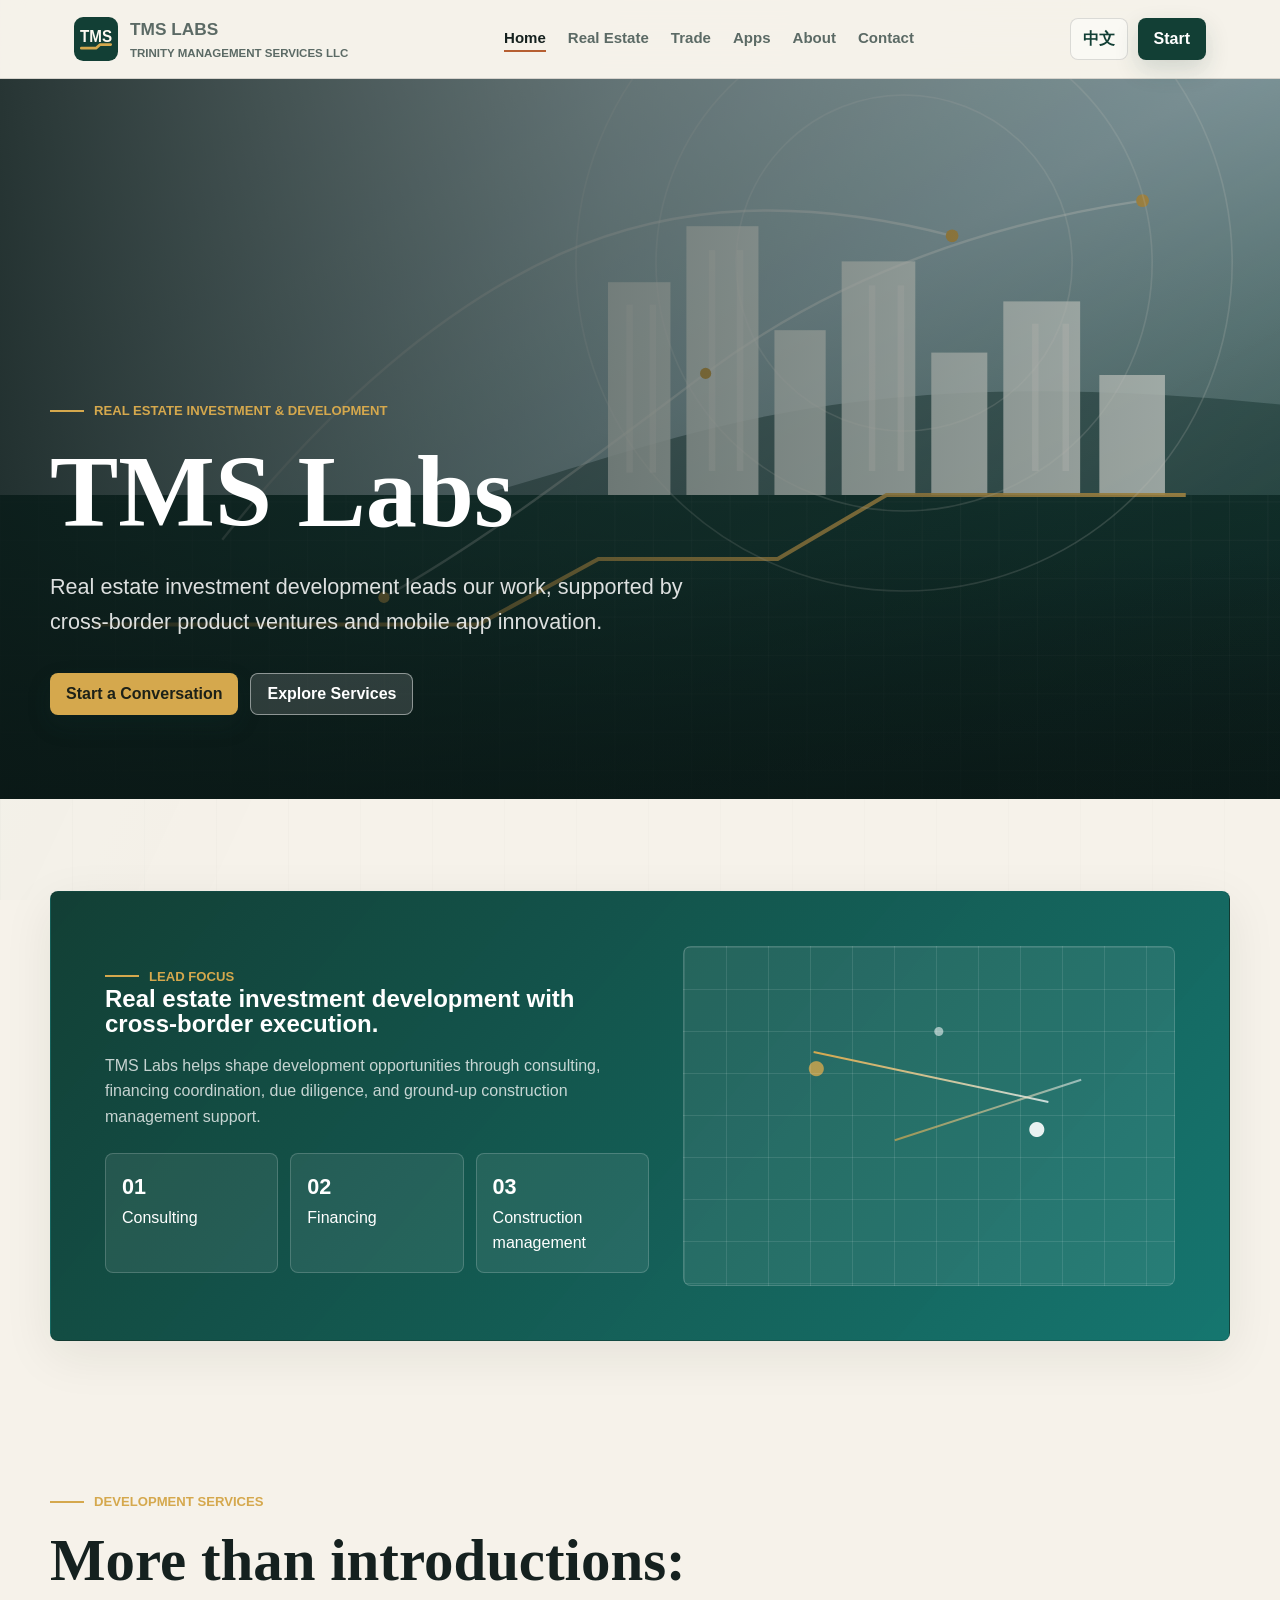
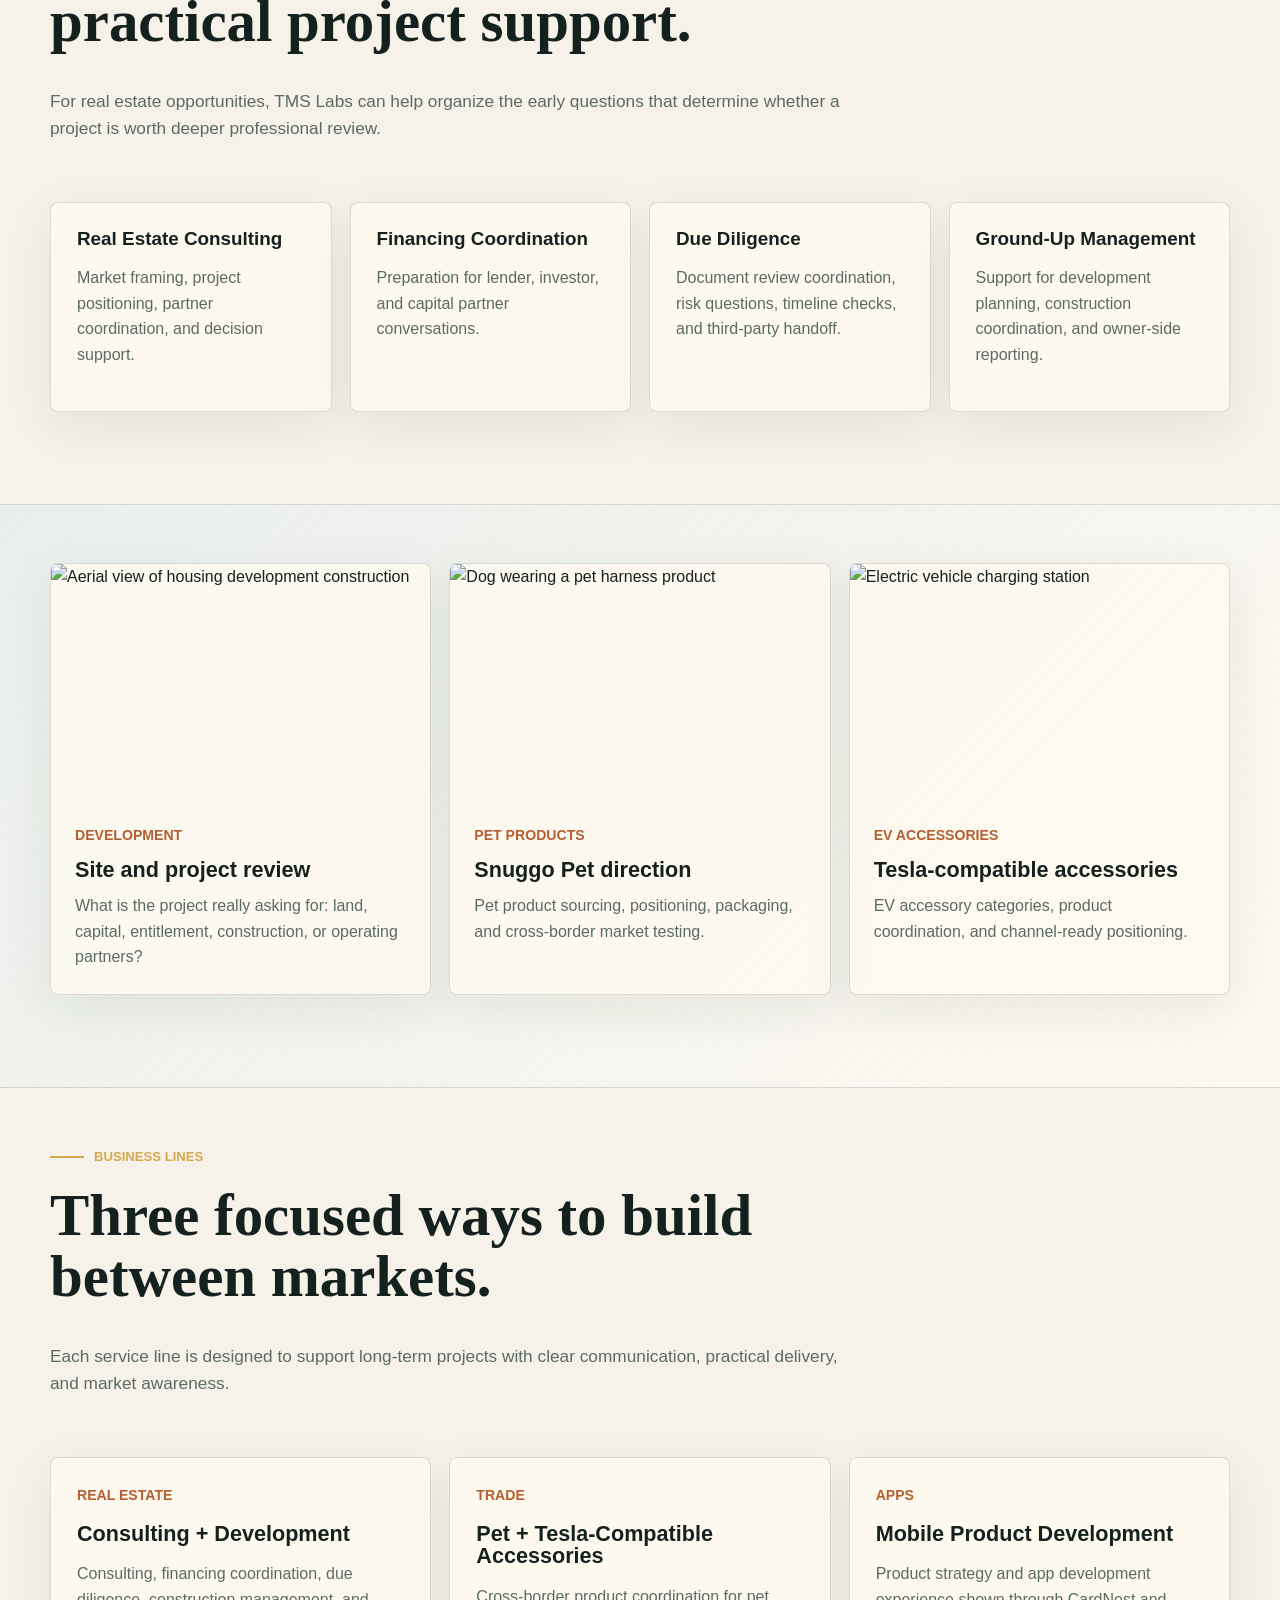
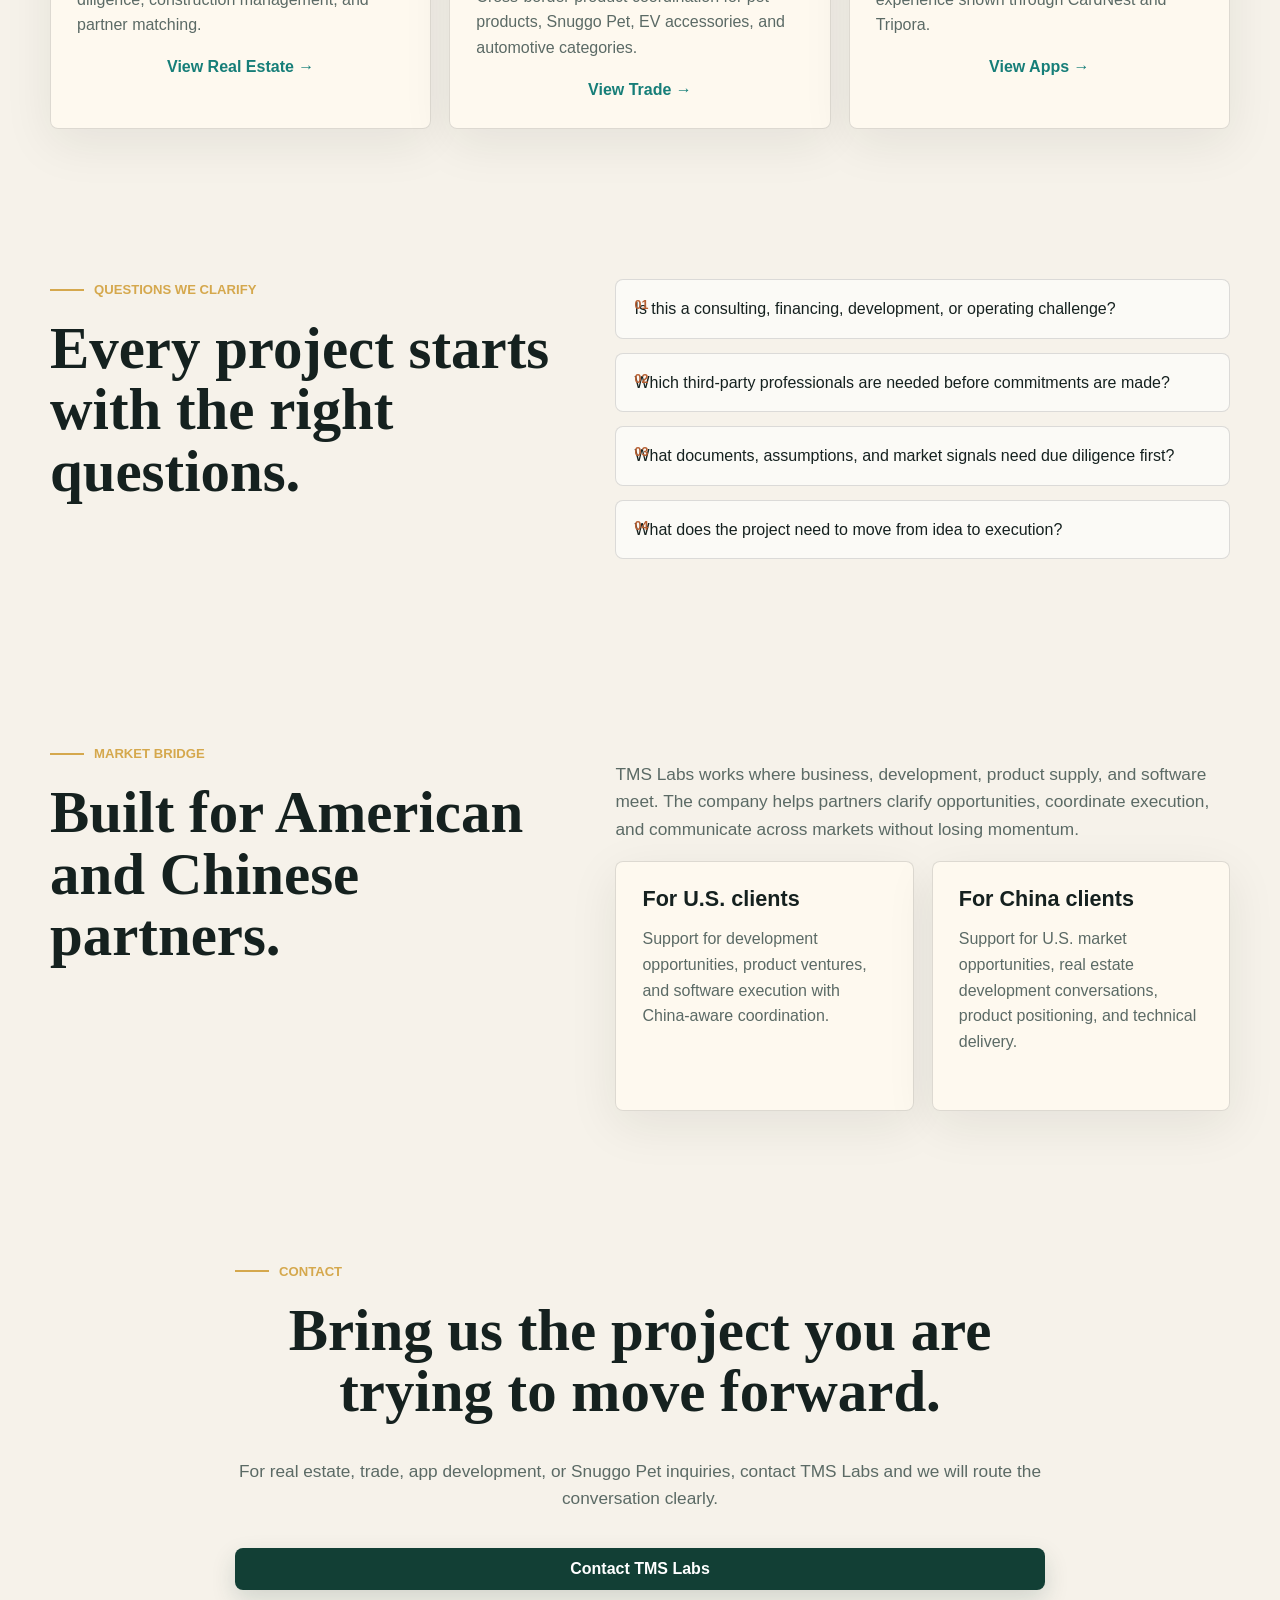
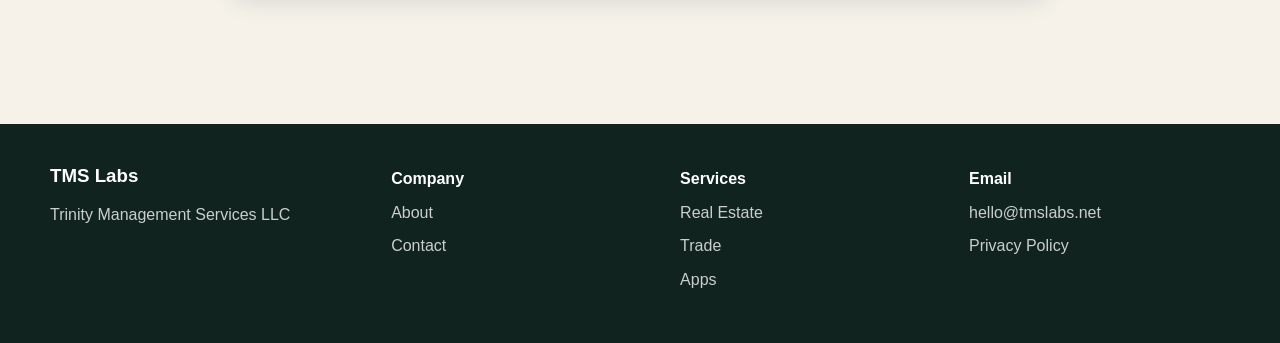
==== tmslabs-website/index.html @ 59797eae "Add TMS Labs English pages" ====
<!doctype html>
<html lang="en">
<head>
  <meta charset="utf-8">
  <meta name="viewport" content="width=device-width, initial-scale=1">
  <meta name="theme-color" content="#123f35">
  <title>TMS Labs | Real Estate Development, Trade, and App Innovation</title>
  <meta name="description" content="TMS Labs connects real estate investment development, cross-border product ventures, and mobile app innovation between the U.S. and China.">
  <link rel="canonical" href="https://tmslabs.net/">
  <link rel="alternate" hreflang="en" href="https://tmslabs.net/">
  <link rel="alternate" hreflang="zh-Hans" href="https://tmslabs.net/zh/">
  <link rel="alternate" hreflang="x-default" href="https://tmslabs.net/">
  <meta property="og:title" content="TMS Labs">
  <meta property="og:description" content="Real estate investment development, cross-border trade, and app innovation.">
  <meta property="og:image" content="/assets/images/tms-labs-hero.svg">
  <link rel="icon" href="/favicon.svg" type="image/svg+xml">
  <link rel="manifest" href="/site.webmanifest">
  <link rel="stylesheet" href="assets/css/styles.css">
  <script src="assets/js/main.js" defer></script>
  <script type="application/ld+json">
    {
      "@context": "https://schema.org",
      "@type": "Organization",
      "name": "TMS Labs",
      "legalName": "Trinity Management Services LLC",
      "url": "https://tmslabs.net/",
      "email": "hello@tmslabs.net",
      "sameAs": ["https://snuggopet.com/"],
      "description": "TMS Labs connects real estate investment development, cross-border product ventures, and mobile app innovation between the U.S. and China.",
      "areaServed": ["United States", "China"],
      "knowsAbout": ["Real estate investment development", "Cross-border trade", "Mobile app development", "Pet products", "Automotive accessories"]
    }
  </script>
</head>
<body>
  <header class="site-header">
    <nav class="nav" aria-label="Main navigation">
      <a class="brand" href="index.html"><img class="brand-mark" src="assets/images/tmslabs-mark.svg" alt="" aria-hidden="true"><span class="brand-text"><span>TMS Labs</span><span>Trinity Management Services LLC</span></span></a>
      <button class="menu-toggle" type="button" data-menu-toggle aria-label="Open menu" aria-expanded="false">☰</button>
      <div class="nav-links" data-nav-links>
        <a class="active" href="index.html">Home</a>
        <a href="real-estate/">Real Estate</a>
        <a href="trade/">Trade</a>
        <a href="apps/">Apps</a>
        <a href="about/">About</a>
        <a href="contact/">Contact</a>
      </div>
      <div class="nav-actions">
        <a class="language-link" href="zh/">中文</a>
        <a class="nav-cta" href="contact/">Start</a>
      </div>
    </nav>
  </header>

  <main>
    <section class="hero">
      <img src="assets/images/tms-labs-hero.svg" alt="Modern urban development and technology interface">
      <div class="hero-content">
        <span class="eyebrow">Real Estate Investment & Development</span>
        <h1>TMS Labs</h1>
        <p>Real estate investment development leads our work, supported by cross-border product ventures and mobile app innovation.</p>
        <div class="hero-actions">
          <a class="button" href="contact/">Start a Conversation</a>
          <a class="button-secondary" href="#business-lines">Explore Services</a>
        </div>
      </div>
    </section>

    <section class="section">
      <div class="container feature-panel">
        <div>
          <span class="eyebrow">Lead focus</span>
          <h2>Real estate investment development with cross-border execution.</h2>
          <p>TMS Labs helps shape development opportunities through consulting, financing coordination, due diligence, and ground-up construction management support.</p>
          <div class="metric-row">
            <div class="metric"><strong>01</strong>Consulting</div>
            <div class="metric"><strong>02</strong>Financing</div>
            <div class="metric"><strong>03</strong>Construction management</div>
          </div>
        </div>
        <div class="visual-map" aria-hidden="true"></div>
      </div>
    </section>

    <section class="section compact">
      <div class="container">
        <div class="section-header">
          <span class="eyebrow">Development services</span>
          <h2>More than introductions: practical project support.</h2>
          <p>For real estate opportunities, TMS Labs can help organize the early questions that determine whether a project is worth deeper professional review.</p>
        </div>
        <div class="grid four">
          <article class="card service-tile"><h3>Real Estate Consulting</h3><p>Market framing, project positioning, partner coordination, and decision support.</p></article>
          <article class="card service-tile"><h3>Financing Coordination</h3><p>Preparation for lender, investor, and capital partner conversations.</p></article>
          <article class="card service-tile"><h3>Due Diligence</h3><p>Document review coordination, risk questions, timeline checks, and third-party handoff.</p></article>
          <article class="card service-tile"><h3>Ground-Up Management</h3><p>Support for development planning, construction coordination, and owner-side reporting.</p></article>
        </div>
      </div>
    </section>

    <section class="section compact insight-band">
      <div class="container grid three">
        <article class="card media-card">
          <img src="https://images.unsplash.com/photo-1773215023063-e662ea91a69c?auto=format&fit=crop&w=900&q=80" alt="Aerial view of housing development construction">
          <div class="card-body"><span class="index-number">DEVELOPMENT</span><h3>Site and project review</h3><p>What is the project really asking for: land, capital, entitlement, construction, or operating partners?</p></div>
        </article>
        <article class="card media-card">
          <img src="https://images.unsplash.com/photo-1693329983374-e7f488528631?auto=format&fit=crop&w=900&q=80" alt="Dog wearing a pet harness product">
          <div class="card-body"><span class="index-number">PET PRODUCTS</span><h3>Snuggo Pet direction</h3><p>Pet product sourcing, positioning, packaging, and cross-border market testing.</p></div>
        </article>
        <article class="card media-card">
          <img src="https://images.unsplash.com/photo-1704475336842-0ab3798abf0e?auto=format&fit=crop&w=900&q=80" alt="Electric vehicle charging station">
          <div class="card-body"><span class="index-number">EV ACCESSORIES</span><h3>Tesla-compatible accessories</h3><p>EV accessory categories, product coordination, and channel-ready positioning.</p></div>
        </article>
      </div>
    </section>

    <section class="section compact" id="business-lines">
      <div class="container">
        <div class="section-header">
          <span class="eyebrow">Business lines</span>
          <h2>Three focused ways to build between markets.</h2>
          <p>Each service line is designed to support long-term projects with clear communication, practical delivery, and market awareness.</p>
        </div>
        <div class="grid three">
          <article class="card">
            <span class="index-number">REAL ESTATE</span>
            <h3>Consulting + Development</h3>
            <p>Consulting, financing coordination, due diligence, construction management, and partner matching.</p>
            <a class="button-ghost" href="real-estate/">View Real Estate →</a>
          </article>
          <article class="card">
            <span class="index-number">TRADE</span>
            <h3>Pet + Tesla-Compatible Accessories</h3>
            <p>Cross-border product coordination for pet products, Snuggo Pet, EV accessories, and automotive categories.</p>
            <a class="button-ghost" href="trade/">View Trade →</a>
          </article>
          <article class="card">
            <span class="index-number">APPS</span>
            <h3>Mobile Product Development</h3>
            <p>Product strategy and app development experience shown through CardNest and Tripora.</p>
            <a class="button-ghost" href="apps/">View Apps →</a>
          </article>
        </div>
      </div>
    </section>

    <section class="section compact">
      <div class="container split">
        <div class="section-header">
          <span class="eyebrow">Questions we clarify</span>
          <h2>Every project starts with the right questions.</h2>
        </div>
        <ul class="list question-list">
          <li>Is this a consulting, financing, development, or operating challenge?</li>
          <li>Which third-party professionals are needed before commitments are made?</li>
          <li>What documents, assumptions, and market signals need due diligence first?</li>
          <li>What does the project need to move from idea to execution?</li>
        </ul>
      </div>
    </section>

    <section class="section">
      <div class="container split">
        <div class="section-header">
          <span class="eyebrow">Market bridge</span>
          <h2>Built for American and Chinese partners.</h2>
        </div>
        <div>
          <p class="lead">TMS Labs works where business, development, product supply, and software meet. The company helps partners clarify opportunities, coordinate execution, and communicate across markets without losing momentum.</p>
          <div class="grid two">
            <div class="card">
              <h3>For U.S. clients</h3>
              <p>Support for development opportunities, product ventures, and software execution with China-aware coordination.</p>
            </div>
            <div class="card">
              <h3>For China clients</h3>
              <p>Support for U.S. market opportunities, real estate development conversations, product positioning, and technical delivery.</p>
            </div>
          </div>
        </div>
      </div>
    </section>

    <section class="section compact">
      <div class="container">
        <div class="section-header center">
          <span class="eyebrow">Contact</span>
          <h2>Bring us the project you are trying to move forward.</h2>
          <p>For real estate, trade, app development, or Snuggo Pet inquiries, contact TMS Labs and we will route the conversation clearly.</p>
          <a class="button" href="contact/">Contact TMS Labs</a>
        </div>
      </div>
    </section>
  </main>

  <footer class="site-footer">
    <div class="footer-grid">
      <div><h3>TMS Labs</h3><p>Trinity Management Services LLC</p></div>
      <div><strong>Company</strong><a href="about/">About</a><a href="contact/">Contact</a></div>
      <div><strong>Services</strong><a href="real-estate/">Real Estate</a><a href="trade/">Trade</a><a href="apps/">Apps</a></div>
      <div><strong>Email</strong><a href="mailto:hello@tmslabs.net">hello@tmslabs.net</a><a href="privacy/">Privacy Policy</a></div>
    </div>
  </footer>
</body>
</html>
---- tmslabs-website/assets/css/styles.css ----
:root {
  --ink: #15211f;
  --muted: #5b6a65;
  --paper: #f6f2ea;
  --panel: #fffaf1;
  --line: rgba(21, 33, 31, 0.14);
  --forest: #123f35;
  --teal: #167e78;
  --copper: #b65f32;
  --gold: #d5a84d;
  --sky: #dcebef;
  --white: #ffffff;
  --shadow: 0 24px 70px rgba(21, 33, 31, 0.14);
  --radius: 8px;
  --max: 1180px;
}

* {
  box-sizing: border-box;
}

html {
  scroll-behavior: smooth;
}

body {
  margin: 0;
  background: var(--paper);
  color: var(--ink);
  font-family: "Avenir Next", "Gill Sans", "Noto Sans SC", "Microsoft YaHei", sans-serif;
  line-height: 1.6;
}

body::before {
  content: "";
  position: fixed;
  inset: 0;
  pointer-events: none;
  opacity: 0.42;
  background:
    linear-gradient(115deg, rgba(22, 126, 120, 0.08), transparent 42%),
    radial-gradient(circle at 82% 12%, rgba(213, 168, 77, 0.15), transparent 25%),
    repeating-linear-gradient(90deg, rgba(21, 33, 31, 0.035) 0 1px, transparent 1px 72px);
  z-index: -2;
}

a {
  color: inherit;
  text-decoration: none;
}

img {
  display: block;
  max-width: 100%;
}

.site-header {
  position: sticky;
  top: 0;
  z-index: 20;
  border-bottom: 1px solid var(--line);
  background: rgba(246, 242, 234, 0.9);
  backdrop-filter: blur(18px);
}

.nav {
  max-width: var(--max);
  margin: 0 auto;
  padding: 16px 24px;
  display: flex;
  align-items: center;
  justify-content: space-between;
  gap: 24px;
}

.brand {
  display: inline-flex;
  align-items: center;
  gap: 12px;
  font-weight: 800;
  letter-spacing: 0;
}

.brand-mark {
  width: 44px;
  height: 44px;
  flex: 0 0 auto;
}

.brand-text {
  display: grid;
  gap: 0;
}

.brand span:first-child {
  font-size: 1.08rem;
}

.brand span:last-child {
  color: var(--muted);
  font-size: 0.72rem;
  font-weight: 600;
  text-transform: uppercase;
}

.nav-links {
  display: flex;
  align-items: center;
  gap: 22px;
  color: var(--muted);
  font-size: 0.94rem;
  font-weight: 650;
}

.nav-links a {
  border-bottom: 2px solid transparent;
}

.nav-links a:hover,
.nav-links a.active {
  color: var(--ink);
  border-color: var(--copper);
}

.nav-actions {
  display: flex;
  align-items: center;
  gap: 10px;
}

.language-link,
.nav-cta,
.button,
.button-secondary,
.button-ghost {
  min-height: 42px;
  display: inline-flex;
  align-items: center;
  justify-content: center;
  gap: 8px;
  border-radius: var(--radius);
  font-weight: 750;
}

.language-link {
  padding: 0 12px;
  border: 1px solid var(--line);
  color: var(--forest);
  background: rgba(255, 255, 255, 0.5);
}

.nav-cta,
.button {
  padding: 0 16px;
  color: var(--white);
  background: var(--forest);
  box-shadow: 0 10px 24px rgba(18, 63, 53, 0.16);
}

.button-secondary {
  padding: 0 16px;
  color: var(--forest);
  border: 1px solid rgba(18, 63, 53, 0.24);
  background: rgba(255, 255, 255, 0.66);
}

.button-ghost {
  padding: 0;
  min-height: auto;
  color: var(--teal);
}

.menu-toggle {
  display: none;
  width: 42px;
  height: 42px;
  border: 1px solid var(--line);
  border-radius: var(--radius);
  background: var(--panel);
  color: var(--ink);
  font-size: 1.4rem;
}

.hero {
  position: relative;
  min-height: 720px;
  display: grid;
  align-items: end;
  overflow: hidden;
  color: var(--white);
  background: var(--forest);
}

.hero img {
  position: absolute;
  inset: 0;
  width: 100%;
  height: 100%;
  object-fit: cover;
  filter: saturate(0.94) contrast(1.02);
}

.hero::after {
  content: "";
  position: absolute;
  inset: 0;
  background:
    linear-gradient(90deg, rgba(10, 24, 22, 0.84), rgba(10, 24, 22, 0.43) 48%, rgba(10, 24, 22, 0.1)),
    linear-gradient(0deg, rgba(10, 24, 22, 0.78), transparent 34%);
}

.hero-content {
  position: relative;
  z-index: 1;
  width: min(var(--max), calc(100% - 48px));
  margin: 0 auto;
  padding: 112px 0 84px;
}

.eyebrow {
  display: inline-flex;
  align-items: center;
  gap: 10px;
  color: var(--gold);
  font-size: 0.82rem;
  font-weight: 800;
  text-transform: uppercase;
}

.eyebrow::before {
  content: "";
  width: 34px;
  height: 2px;
  background: currentColor;
}

h1,
h2,
h3 {
  margin: 0;
  line-height: 1.04;
  letter-spacing: 0;
}

h1 {
  max-width: 850px;
  margin-top: 18px;
  font-family: Georgia, "Times New Roman", "Noto Serif SC", serif;
  font-size: clamp(3.3rem, 8vw, 7.5rem);
  font-weight: 650;
}

.hero p {
  max-width: 680px;
  margin: 24px 0 0;
  color: rgba(255, 255, 255, 0.86);
  font-size: clamp(1.05rem, 1.9vw, 1.35rem);
}

.hero-actions {
  margin-top: 34px;
  display: flex;
  flex-wrap: wrap;
  gap: 12px;
}

.hero-actions .button {
  background: var(--gold);
  color: #1d2118;
}

.hero-actions .button-secondary {
  color: var(--white);
  border-color: rgba(255, 255, 255, 0.46);
  background: rgba(255, 255, 255, 0.14);
}

.section {
  padding: 92px 24px;
}

.section.compact {
  padding-top: 58px;
}

.container {
  max-width: var(--max);
  margin: 0 auto;
}

.section-header {
  display: grid;
  gap: 18px;
  max-width: 810px;
  margin-bottom: 42px;
}

.section-header.center {
  margin-left: auto;
  margin-right: auto;
  text-align: center;
}

.section-header h2,
.page-title h1 {
  font-family: Georgia, "Times New Roman", "Noto Serif SC", serif;
  font-size: clamp(2.1rem, 4.6vw, 4.8rem);
  font-weight: 620;
}

.section-header p,
.page-title p,
.lead {
  color: var(--muted);
  font-size: 1.08rem;
}

.grid {
  display: grid;
  gap: 18px;
}

.grid.three {
  grid-template-columns: repeat(3, minmax(0, 1fr));
}

.grid.two {
  grid-template-columns: repeat(2, minmax(0, 1fr));
}

.grid.four {
  grid-template-columns: repeat(4, minmax(0, 1fr));
}

.card,
.feature-panel,
.form-card {
  border: 1px solid var(--line);
  border-radius: var(--radius);
  background: rgba(255, 250, 241, 0.82);
  box-shadow: 0 14px 50px rgba(21, 33, 31, 0.08);
}

.card {
  padding: 26px;
  min-height: 250px;
  display: grid;
  align-content: start;
  gap: 16px;
}

.card h3 {
  font-size: 1.35rem;
}

.card p {
  margin: 0;
  color: var(--muted);
}

.media-card {
  overflow: hidden;
  padding: 0;
}

.media-card img {
  width: 100%;
  height: 220px;
  object-fit: cover;
}

.media-card .card-body {
  padding: 24px;
  display: grid;
  gap: 12px;
}

.service-tile {
  min-height: 210px;
}

.service-tile h3 {
  font-size: 1.18rem;
}

.insight-band {
  border-top: 1px solid var(--line);
  border-bottom: 1px solid var(--line);
  background:
    linear-gradient(135deg, rgba(220, 235, 239, 0.48), rgba(255, 250, 241, 0.82)),
    var(--paper);
}

.question-list {
  counter-reset: question;
}

.question-list li {
  position: relative;
  padding-left: 54px;
}

.question-list li::before {
  counter-increment: question;
  content: counter(question, decimal-leading-zero);
  position: absolute;
  left: 18px;
  top: 16px;
  color: var(--copper);
  font-weight: 850;
  font-size: 0.78rem;
}

.index-number {
  color: var(--copper);
  font-weight: 850;
  font-size: 0.88rem;
}

.feature-panel {
  padding: clamp(26px, 5vw, 54px);
  display: grid;
  grid-template-columns: 1.05fr 0.95fr;
  gap: 34px;
  align-items: center;
  background:
    linear-gradient(130deg, rgba(18, 63, 53, 0.96), rgba(22, 126, 120, 0.88)),
    var(--forest);
  color: var(--white);
  overflow: hidden;
}

.feature-panel p {
  color: rgba(255, 255, 255, 0.76);
}

.metric-row {
  display: grid;
  grid-template-columns: repeat(3, 1fr);
  gap: 12px;
  margin-top: 24px;
}

.metric {
  padding: 16px;
  border: 1px solid rgba(255, 255, 255, 0.18);
  border-radius: var(--radius);
  background: rgba(255, 255, 255, 0.08);
}

.metric strong {
  display: block;
  font-size: 1.35rem;
}

.visual-map {
  min-height: 340px;
  border: 1px solid rgba(255, 255, 255, 0.16);
  border-radius: var(--radius);
  background:
    linear-gradient(90deg, rgba(255, 255, 255, 0.1) 1px, transparent 1px),
    linear-gradient(rgba(255, 255, 255, 0.1) 1px, transparent 1px),
    radial-gradient(circle at 27% 36%, rgba(213, 168, 77, 0.8) 0 7px, transparent 8px),
    radial-gradient(circle at 72% 54%, rgba(255, 255, 255, 0.9) 0 7px, transparent 8px),
    radial-gradient(circle at 52% 25%, rgba(255, 255, 255, 0.55) 0 4px, transparent 5px),
    rgba(255, 255, 255, 0.08);
  background-size: 42px 42px, 42px 42px, auto, auto, auto, auto;
  position: relative;
}

.visual-map::before,
.visual-map::after {
  content: "";
  position: absolute;
  left: 26%;
  right: 25%;
  top: 38%;
  height: 2px;
  background: linear-gradient(90deg, var(--gold), rgba(255, 255, 255, 0.75));
  transform: rotate(12deg);
}

.visual-map::after {
  left: 42%;
  right: 18%;
  top: 48%;
  transform: rotate(-18deg);
  opacity: 0.7;
}

.page-hero {
  padding: 86px 24px 54px;
  border-bottom: 1px solid var(--line);
  background:
    linear-gradient(135deg, rgba(220, 235, 239, 0.72), rgba(255, 250, 241, 0.8)),
    var(--paper);
}

.page-title {
  max-width: var(--max);
  margin: 0 auto;
  display: grid;
  gap: 18px;
}

.page-title p {
  max-width: 760px;
}

.split {
  display: grid;
  grid-template-columns: 0.92fr 1.08fr;
  gap: 42px;
  align-items: start;
}

.aside-note {
  padding: 24px;
  border-left: 4px solid var(--copper);
  background: rgba(255, 255, 255, 0.62);
}

.list {
  display: grid;
  gap: 14px;
  padding: 0;
  margin: 0;
  list-style: none;
}

.list li {
  padding: 16px 18px;
  border: 1px solid var(--line);
  border-radius: var(--radius);
  background: rgba(255, 255, 255, 0.58);
}

.app-card {
  min-height: 360px;
  overflow: hidden;
  padding: 0;
}

.app-screen {
  min-height: 190px;
  padding: 22px;
  background:
    linear-gradient(135deg, rgba(18, 63, 53, 0.94), rgba(22, 126, 120, 0.76)),
    var(--forest);
  color: var(--white);
  display: grid;
  align-content: end;
}

.app-screen.trip {
  background:
    linear-gradient(135deg, rgba(182, 95, 50, 0.92), rgba(213, 168, 77, 0.8)),
    var(--copper);
}

.app-card .card-body {
  padding: 24px;
}

.form-card {
  padding: 28px;
}

form {
  display: grid;
  gap: 14px;
}

label {
  display: grid;
  gap: 6px;
  color: var(--muted);
  font-weight: 700;
}

input,
select,
textarea {
  width: 100%;
  min-height: 46px;
  border: 1px solid var(--line);
  border-radius: var(--radius);
  padding: 11px 12px;
  color: var(--ink);
  background: rgba(255, 255, 255, 0.82);
  font: inherit;
}

textarea {
  min-height: 132px;
  resize: vertical;
}

.form-status {
  min-height: 24px;
  color: var(--teal);
  font-weight: 700;
}

.site-footer {
  padding: 42px 24px;
  background: #10231f;
  color: rgba(255, 255, 255, 0.78);
}

.footer-grid {
  max-width: var(--max);
  margin: 0 auto;
  display: grid;
  grid-template-columns: 1.2fr repeat(3, 1fr);
  gap: 28px;
}

.footer-grid h3,
.footer-grid strong {
  color: var(--white);
}

.footer-grid a {
  display: block;
  margin: 8px 0;
}

.disclaimer {
  color: var(--muted);
  font-size: 0.94rem;
}

.source-note {
  margin-top: 18px;
  color: var(--muted);
  font-size: 0.82rem;
}

@media (max-width: 920px) {
  .menu-toggle {
    display: inline-flex;
    align-items: center;
    justify-content: center;
  }

  .nav-links {
    position: absolute;
    left: 16px;
    right: 16px;
    top: 72px;
    display: none;
    padding: 18px;
    border: 1px solid var(--line);
    border-radius: var(--radius);
    background: var(--panel);
    box-shadow: var(--shadow);
    flex-direction: column;
    align-items: stretch;
  }

  .nav-links.open {
    display: flex;
  }

  .nav-actions .nav-cta {
    display: none;
  }

  .hero {
    min-height: 660px;
  }

  .grid.three,
  .grid.four,
  .grid.two,
  .feature-panel,
  .split,
  .footer-grid {
    grid-template-columns: 1fr;
  }

  .metric-row {
    grid-template-columns: 1fr;
  }
}

@media (max-width: 560px) {
  .nav {
    padding: 12px 16px;
  }

  .brand span:last-child {
    display: none;
  }

  .brand-mark {
    width: 38px;
    height: 38px;
  }

  .hero-content {
    width: min(100% - 32px, var(--max));
    padding-bottom: 54px;
  }

  h1 {
    font-size: 3.1rem;
  }

  .section,
  .page-hero {
    padding-left: 16px;
    padding-right: 16px;
  }

  .hero-actions,
  .button,
  .button-secondary {
    width: 100%;
  }

  .card,
  .form-card {
    padding: 20px;
  }
}
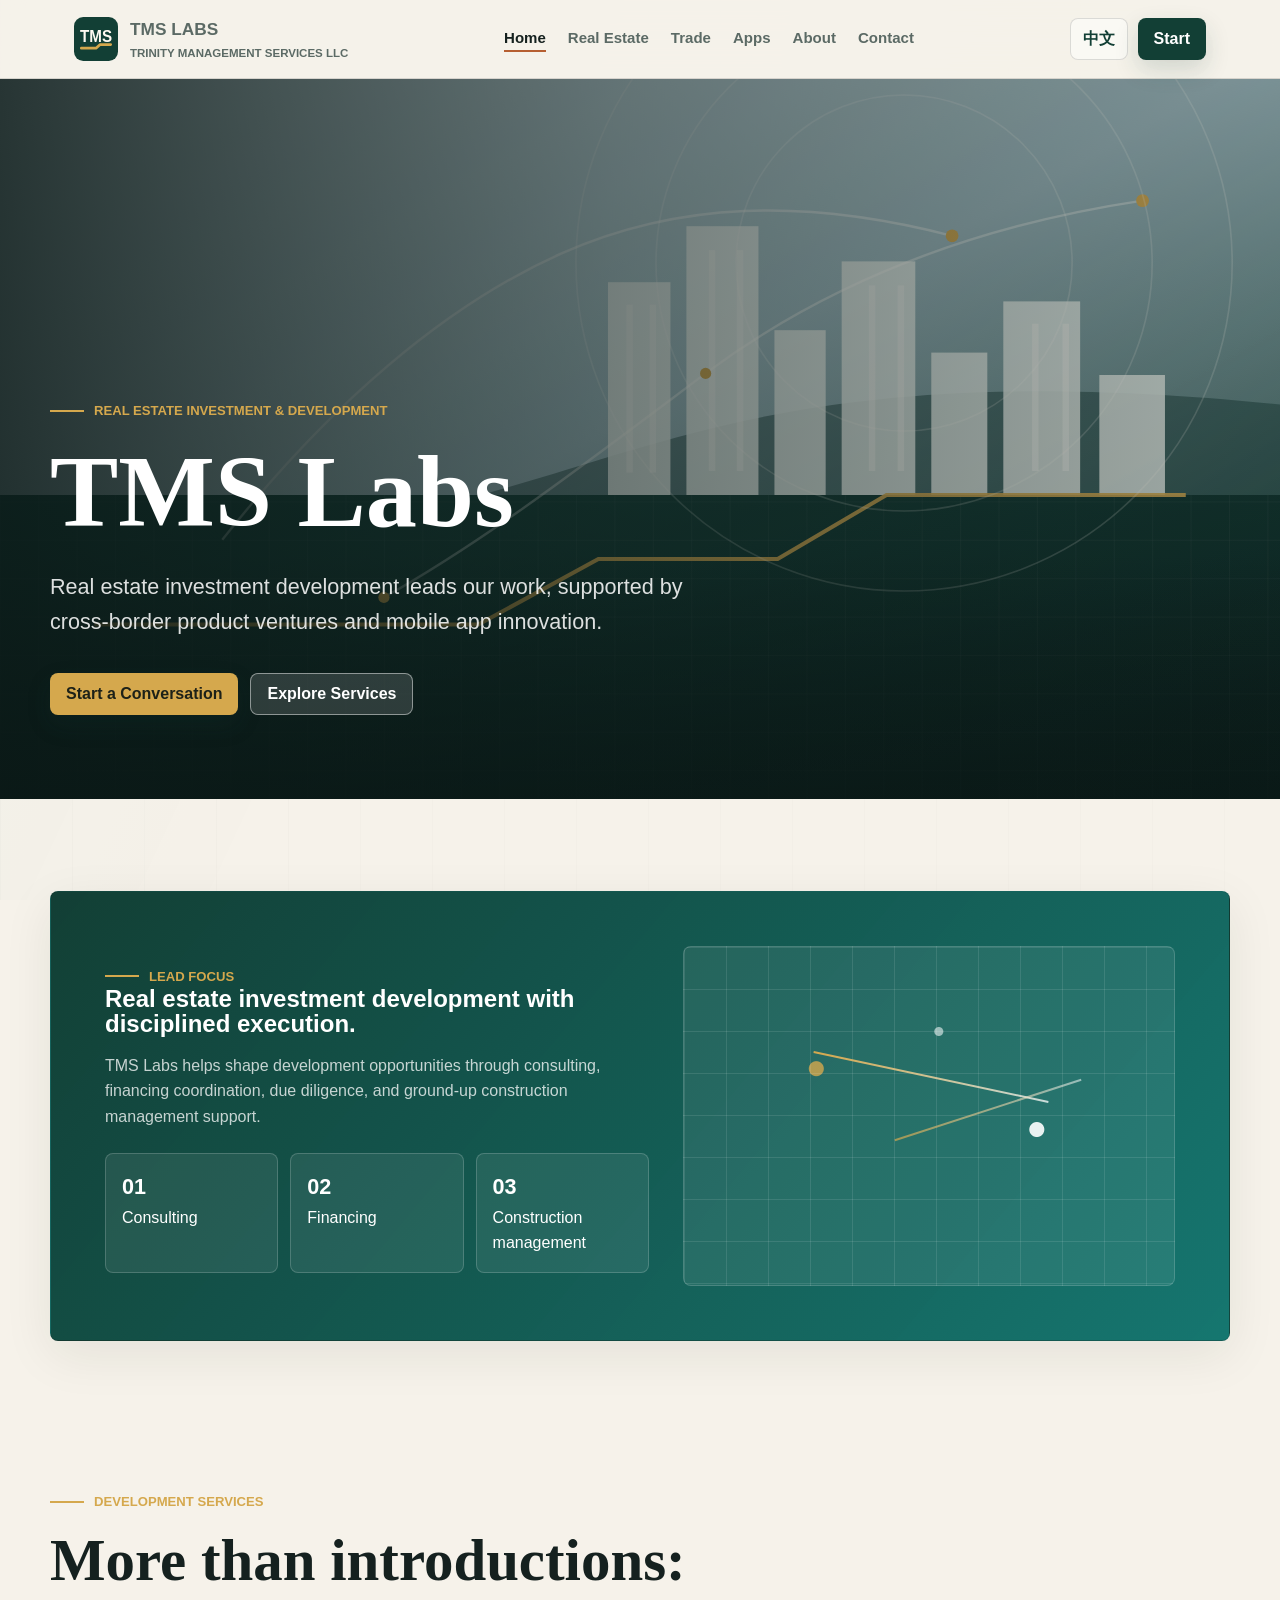
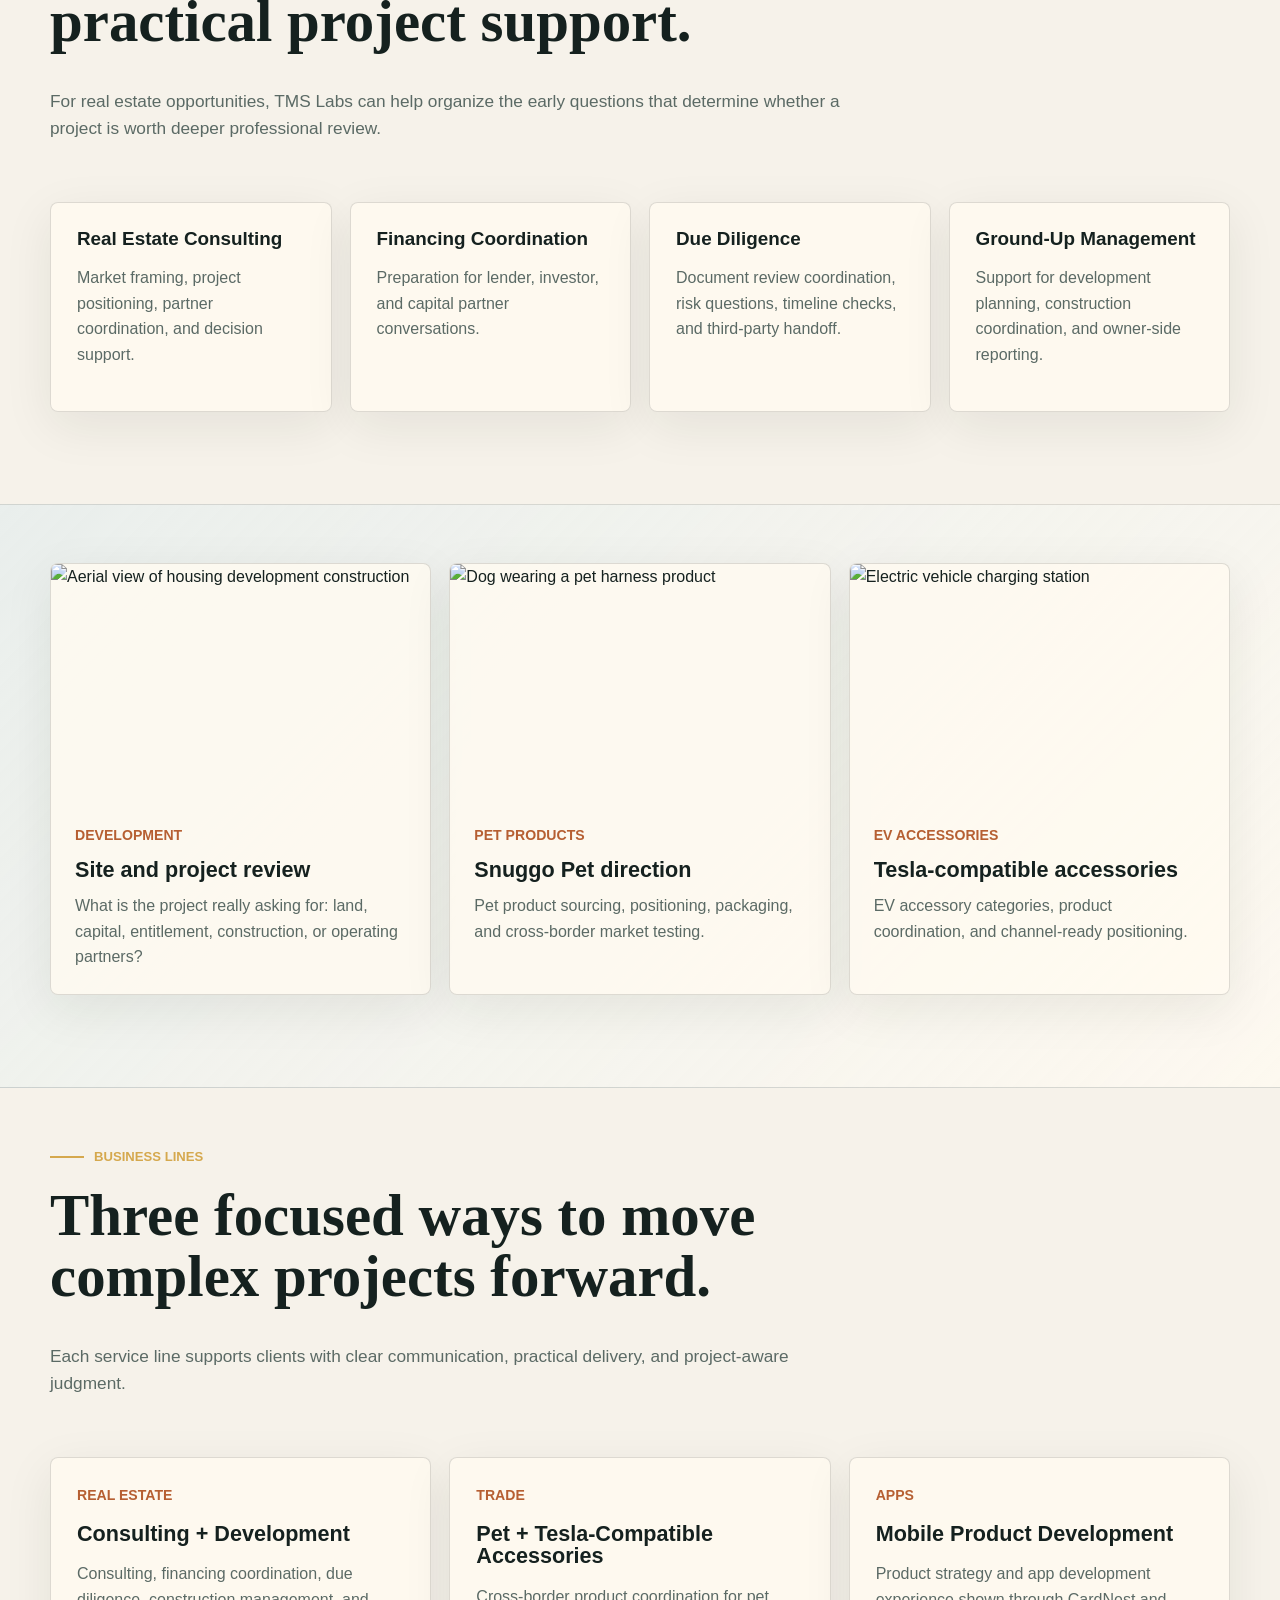
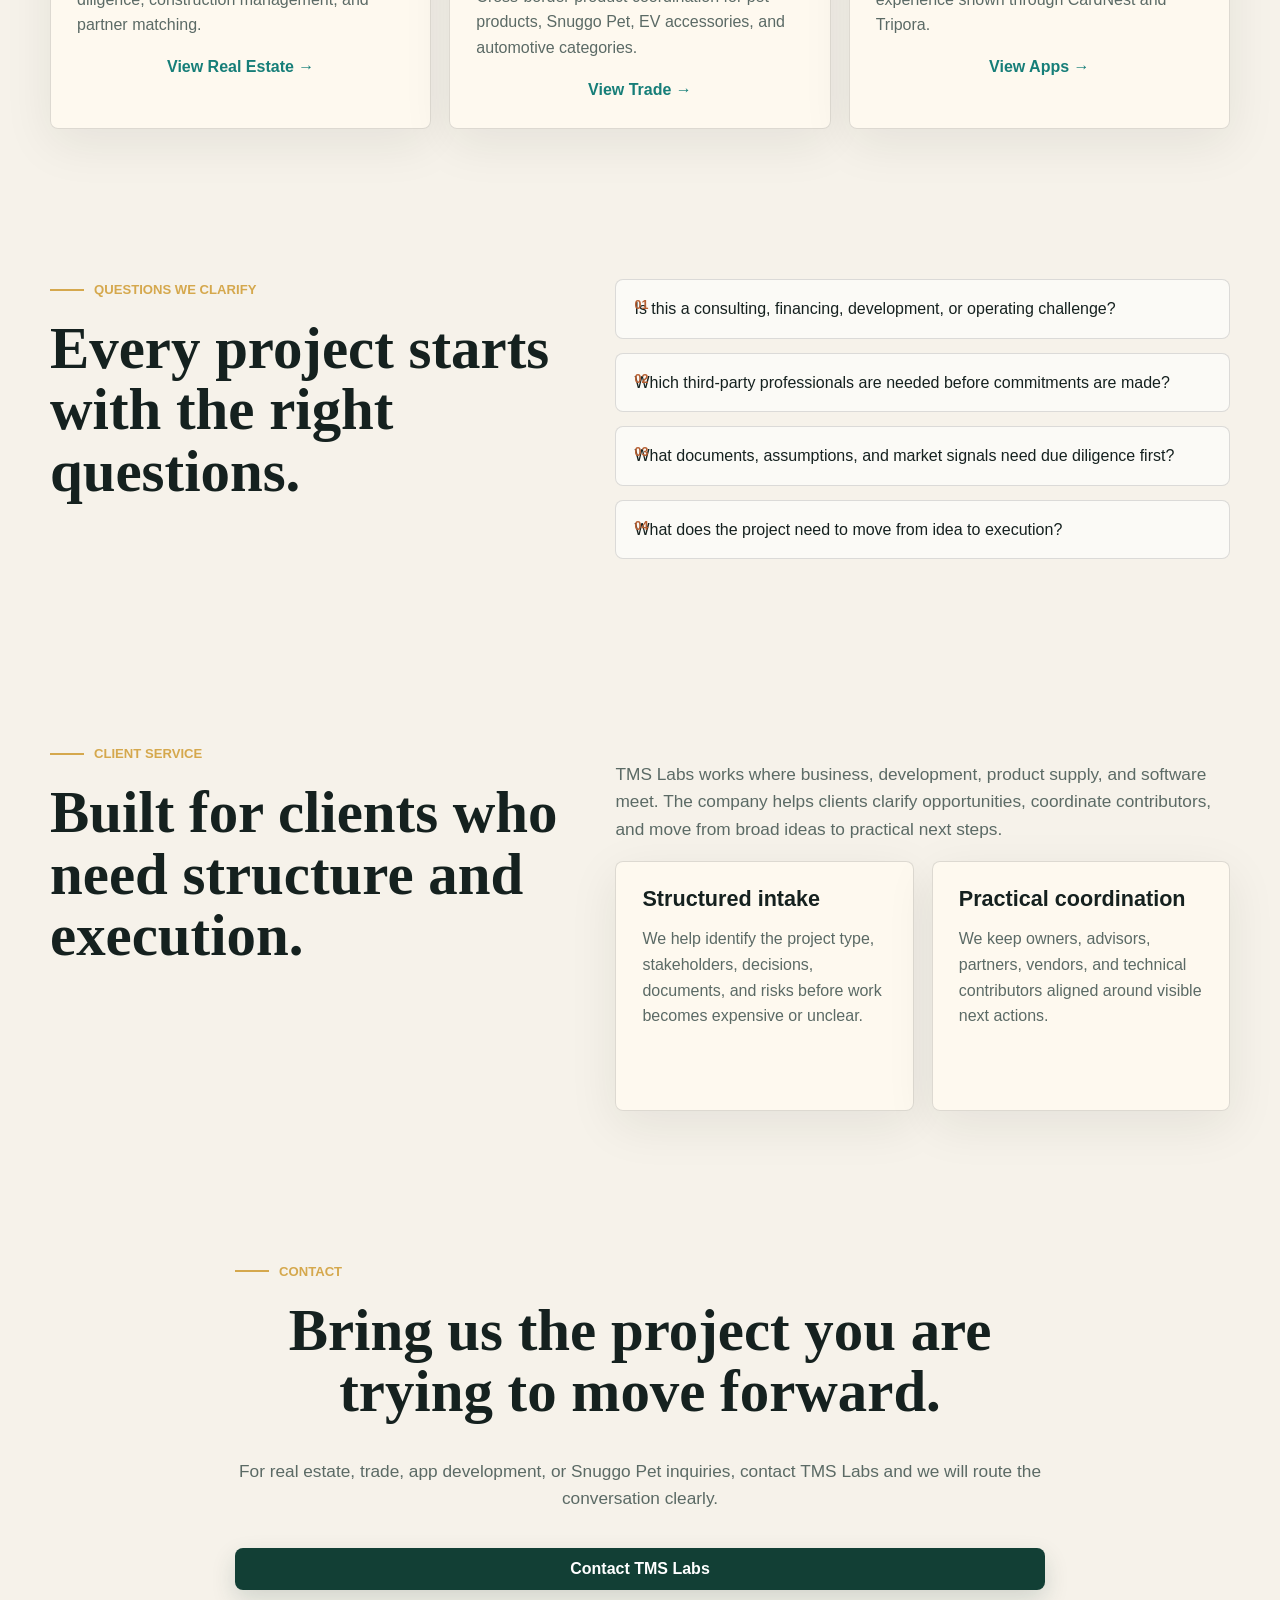
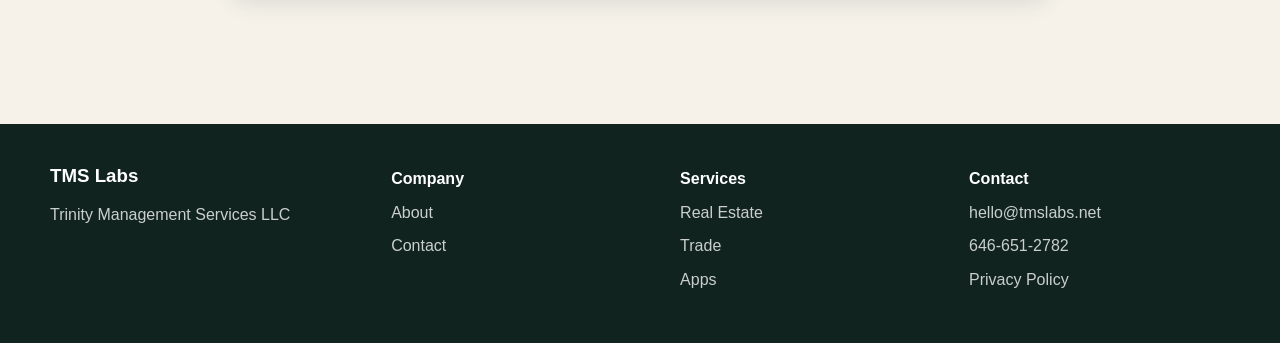
==== commit e08ccf07: "Update homepage positioning and phone" ====
--- a/tmslabs-website/index.html
+++ b/tmslabs-website/index.html
@@ -5,7 +5,7 @@
   <meta name="viewport" content="width=device-width, initial-scale=1">
   <meta name="theme-color" content="#123f35">
   <title>TMS Labs | Real Estate Development, Trade, and App Innovation</title>
-  <meta name="description" content="TMS Labs connects real estate investment development, cross-border product ventures, and mobile app innovation between the U.S. and China.">
+  <meta name="description" content="TMS Labs supports clients with real estate investment development, focused product ventures, and mobile app innovation.">
   <link rel="canonical" href="https://tmslabs.net/">
   <link rel="alternate" hreflang="en" href="https://tmslabs.net/">
   <link rel="alternate" hreflang="zh-Hans" href="https://tmslabs.net/zh/">
@@ -16,6 +16,7 @@
   <link rel="icon" href="/favicon.svg" type="image/svg+xml">
   <link rel="manifest" href="/site.webmanifest">
   <link rel="stylesheet" href="assets/css/styles.css">
+  <link rel="stylesheet" href="assets/css/enhancements.css">
   <script src="assets/js/main.js" defer></script>
   <script type="application/ld+json">
     {
@@ -25,9 +26,10 @@
       "legalName": "Trinity Management Services LLC",
       "url": "https://tmslabs.net/",
       "email": "hello@tmslabs.net",
+      "telephone": "+1-646-651-2782",
       "sameAs": ["https://snuggopet.com/"],
-      "description": "TMS Labs connects real estate investment development, cross-border product ventures, and mobile app innovation between the U.S. and China.",
-      "areaServed": ["United States", "China"],
+      "description": "TMS Labs supports clients with real estate investment development, focused product ventures, and mobile app innovation.",
+      "areaServed": "Global",
       "knowsAbout": ["Real estate investment development", "Cross-border trade", "Mobile app development", "Pet products", "Automotive accessories"]
     }
   </script>
@@ -70,7 +72,7 @@
       <div class="container feature-panel">
         <div>
           <span class="eyebrow">Lead focus</span>
-          <h2>Real estate investment development with cross-border execution.</h2>
+        <h2>Real estate investment development with disciplined execution.</h2>
           <p>TMS Labs helps shape development opportunities through consulting, financing coordination, due diligence, and ground-up construction management support.</p>
           <div class="metric-row">
             <div class="metric"><strong>01</strong>Consulting</div>
@@ -119,8 +121,8 @@
       <div class="container">
         <div class="section-header">
           <span class="eyebrow">Business lines</span>
-          <h2>Three focused ways to build between markets.</h2>
-          <p>Each service line is designed to support long-term projects with clear communication, practical delivery, and market awareness.</p>
+          <h2>Three focused ways to move complex projects forward.</h2>
+          <p>Each service line supports clients with clear communication, practical delivery, and project-aware judgment.</p>
         </div>
         <div class="grid three">
           <article class="card">
@@ -163,19 +165,19 @@
     <section class="section">
       <div class="container split">
         <div class="section-header">
-          <span class="eyebrow">Market bridge</span>
-          <h2>Built for American and Chinese partners.</h2>
+          <span class="eyebrow">Client service</span>
+          <h2>Built for clients who need structure and execution.</h2>
         </div>
         <div>
-          <p class="lead">TMS Labs works where business, development, product supply, and software meet. The company helps partners clarify opportunities, coordinate execution, and communicate across markets without losing momentum.</p>
+          <p class="lead">TMS Labs works where business, development, product supply, and software meet. The company helps clients clarify opportunities, coordinate contributors, and move from broad ideas to practical next steps.</p>
           <div class="grid two">
             <div class="card">
-              <h3>For U.S. clients</h3>
-              <p>Support for development opportunities, product ventures, and software execution with China-aware coordination.</p>
+              <h3>Structured intake</h3>
+              <p>We help identify the project type, stakeholders, decisions, documents, and risks before work becomes expensive or unclear.</p>
             </div>
             <div class="card">
-              <h3>For China clients</h3>
-              <p>Support for U.S. market opportunities, real estate development conversations, product positioning, and technical delivery.</p>
+              <h3>Practical coordination</h3>
+              <p>We keep owners, advisors, partners, vendors, and technical contributors aligned around visible next actions.</p>
             </div>
           </div>
         </div>
@@ -199,7 +201,7 @@
       <div><h3>TMS Labs</h3><p>Trinity Management Services LLC</p></div>
       <div><strong>Company</strong><a href="about/">About</a><a href="contact/">Contact</a></div>
       <div><strong>Services</strong><a href="real-estate/">Real Estate</a><a href="trade/">Trade</a><a href="apps/">Apps</a></div>
-      <div><strong>Email</strong><a href="mailto:hello@tmslabs.net">hello@tmslabs.net</a><a href="privacy/">Privacy Policy</a></div>
+      <div><strong>Contact</strong><a href="mailto:hello@tmslabs.net">hello@tmslabs.net</a><a href="tel:+16466512782">646-651-2782</a><a href="privacy/">Privacy Policy</a></div>
     </div>
   </footer>
 </body>
--- a/tmslabs-website/assets/css/enhancements.css
+++ b/tmslabs-website/assets/css/enhancements.css
@@ -0,0 +1,202 @@
+.grid.service-grid {
+  grid-template-columns: repeat(5, minmax(0, 1fr));
+}
+
+.image-panel {
+  overflow: hidden;
+  padding: 0;
+  background: rgba(255, 250, 241, 0.92);
+}
+
+.image-panel img {
+  width: 100%;
+  height: 100%;
+  min-height: 330px;
+  object-fit: cover;
+}
+
+.service-visual,
+.capability-visual {
+  border-radius: calc(var(--radius) - 2px);
+  border: 1px solid rgba(21, 33, 31, 0.1);
+  position: relative;
+  overflow: hidden;
+}
+
+.service-visual {
+  width: 100%;
+  aspect-ratio: 16 / 9;
+  background: linear-gradient(135deg, rgba(18, 63, 53, 0.9), rgba(22, 126, 120, 0.72));
+}
+
+.service-visual::before,
+.service-visual::after,
+.capability-visual::before,
+.capability-visual::after {
+  content: "";
+  position: absolute;
+}
+
+.service-visual::before {
+  inset: 18px;
+  border: 1px solid rgba(255, 255, 255, 0.24);
+  border-radius: 6px;
+}
+
+.service-visual::after {
+  left: 22px;
+  right: 22px;
+  bottom: 28px;
+  height: 5px;
+  border-radius: 999px;
+  background: var(--gold);
+}
+
+.service-visual.consulting {
+  background: linear-gradient(135deg, rgba(18, 63, 53, 0.94), rgba(22, 126, 120, 0.72));
+}
+
+.service-visual.financing {
+  background: radial-gradient(circle at 74% 34%, rgba(213, 168, 77, 0.9) 0 18px, transparent 19px), linear-gradient(135deg, rgba(182, 95, 50, 0.9), rgba(213, 168, 77, 0.72));
+}
+
+.service-visual.diligence {
+  background: linear-gradient(135deg, rgba(220, 235, 239, 0.95), rgba(255, 250, 241, 0.92));
+}
+
+.service-visual.diligence::before {
+  border-color: rgba(18, 63, 53, 0.22);
+  background: linear-gradient(#123f35 0 0) 22px 28px / 46% 5px no-repeat, linear-gradient(#167e78 0 0) 22px 54px / 62% 5px no-repeat, linear-gradient(#b65f32 0 0) 22px 80px / 38% 5px no-repeat;
+}
+
+.service-visual.diligence::after {
+  background: var(--copper);
+}
+
+.service-visual.construction {
+  background: linear-gradient(90deg, transparent 18%, rgba(255, 250, 241, 0.5) 18% 32%, transparent 32% 43%, rgba(255, 250, 241, 0.62) 43% 58%, transparent 58% 68%, rgba(255, 250, 241, 0.46) 68% 82%, transparent 82%), linear-gradient(135deg, rgba(18, 63, 53, 0.95), rgba(22, 126, 120, 0.78));
+}
+
+.service-visual.reporting {
+  background: radial-gradient(circle at 28% 40%, rgba(255, 250, 241, 0.86) 0 22px, transparent 23px), radial-gradient(circle at 58% 56%, rgba(213, 168, 77, 0.86) 0 17px, transparent 18px), linear-gradient(135deg, rgba(18, 63, 53, 0.92), rgba(182, 95, 50, 0.72));
+}
+
+.project-card {
+  min-height: 310px;
+}
+
+.project-card .project-meta {
+  display: flex;
+  flex-wrap: wrap;
+  gap: 8px;
+}
+
+.pill {
+  display: inline-flex;
+  align-items: center;
+  min-height: 28px;
+  padding: 0 10px;
+  border-radius: 999px;
+  color: var(--forest);
+  background: rgba(220, 235, 239, 0.8);
+  font-size: 0.78rem;
+  font-weight: 800;
+}
+
+.capability-card {
+  min-height: 330px;
+}
+
+.capability-visual {
+  min-height: 124px;
+  background: var(--sky);
+}
+
+.capability-visual.strategy::before {
+  inset: 28px 24px auto;
+  height: 54px;
+  background: linear-gradient(90deg, var(--forest) 0 35%, transparent 35% 44%, var(--teal) 44% 68%, transparent 68% 76%, var(--gold) 76%);
+}
+
+.capability-visual.strategy::after {
+  left: 30px;
+  right: 34px;
+  bottom: 28px;
+  height: 5px;
+  background: var(--copper);
+}
+
+.capability-visual.ux {
+  background: #fffaf1;
+}
+
+.capability-visual.ux::before {
+  left: 24px;
+  top: 22px;
+  width: 64px;
+  height: 82px;
+  background: var(--forest);
+  box-shadow: 78px 0 0 var(--gold), 156px 0 0 var(--teal);
+}
+
+.capability-visual.ux::after {
+  left: 42px;
+  top: 42px;
+  width: 28px;
+  height: 8px;
+  background: #fffaf1;
+  box-shadow: 78px 0 0 #fffaf1, 156px 0 0 #fffaf1;
+}
+
+.capability-visual.build {
+  background: linear-gradient(135deg, var(--forest), var(--teal));
+}
+
+.capability-visual.build::before {
+  left: 34px;
+  top: 36px;
+  width: 168px;
+  height: 52px;
+  border: 3px solid rgba(255, 250, 241, 0.9);
+}
+
+.capability-visual.build::after {
+  left: 62px;
+  top: 56px;
+  width: 110px;
+  height: 6px;
+  background: var(--gold);
+  box-shadow: 0 18px 0 rgba(255, 250, 241, 0.72);
+}
+
+.capability-visual.launch {
+  background: linear-gradient(135deg, rgba(213, 168, 77, 0.88), rgba(182, 95, 50, 0.76));
+}
+
+.capability-visual.launch::before {
+  left: 42px;
+  top: 28px;
+  width: 62px;
+  height: 62px;
+  border-radius: 50%;
+  background: var(--forest);
+}
+
+.capability-visual.launch::after {
+  left: 132px;
+  top: 52px;
+  width: 94px;
+  height: 10px;
+  background: #fffaf1;
+  box-shadow: 0 24px 0 rgba(255, 250, 241, 0.64);
+}
+
+.about-values {
+  align-items: stretch;
+}
+
+@media (max-width: 920px) {
+  .grid.service-grid {
+    grid-template-columns: 1fr;
+  }
+}
